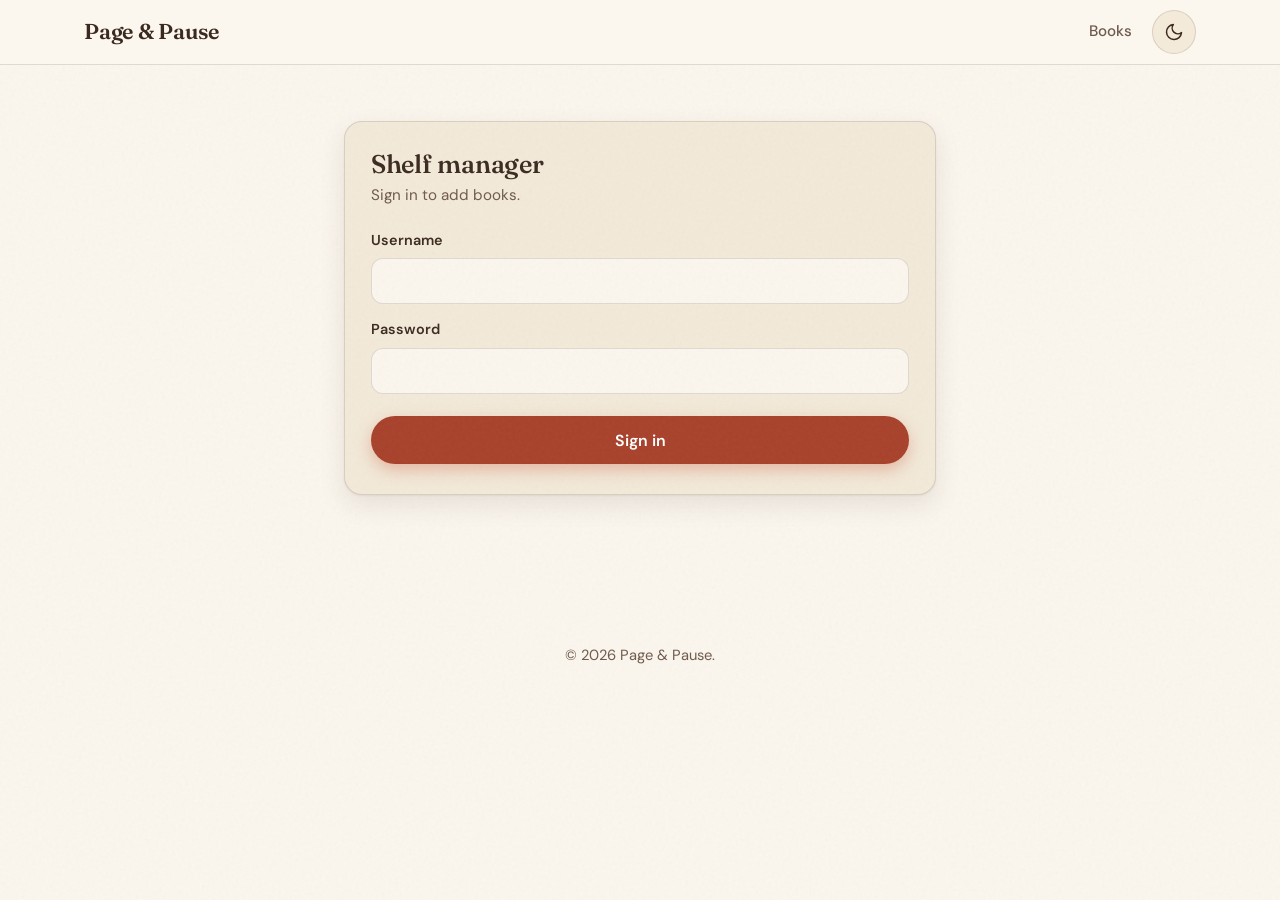
==== admin.html @ 78f9c494 "first commit" ====
<!DOCTYPE html>
<html lang="en">
<head>
  <meta charset="UTF-8">
  <meta name="viewport" content="width=device-width, initial-scale=1.0">
  <!-- Keep this page out of search engines -->
  <meta name="robots" content="noindex, nofollow">
  <title>Shelf manager — Page &amp; Pause</title>

  <link rel="icon" href="data:image/svg+xml,<svg xmlns='http://www.w3.org/2000/svg' viewBox='0 0 100 100'><text y='.9em' font-size='90'>📖</text></svg>">

  <link rel="preconnect" href="https://fonts.googleapis.com">
  <link rel="preconnect" href="https://fonts.gstatic.com" crossorigin>
  <link href="https://fonts.googleapis.com/css2?family=Fraunces:opsz,wght@9..144,400;9..144,500;9..144,600&family=DM+Sans:wght@400;500;700&display=swap" rel="stylesheet">

  <link rel="stylesheet" href="style.css">

  <script>
    (function () {
      var saved = localStorage.getItem('pp-theme');
      var prefersDark = window.matchMedia('(prefers-color-scheme: dark)').matches;
      document.documentElement.dataset.theme = saved || (prefersDark ? 'dark' : 'light');
    })();
  </script>
</head>
<body>
  <header class="site-header">
    <div class="wrap header-inner">
      <a class="brand" href="index.html">Page &amp; Pause</a>
      <nav class="nav" aria-label="Main">
        <a href="index.html#books">Books</a>
        <button id="themeToggle" class="theme-toggle" type="button" aria-label="Switch to evening (dark) mode">
          <svg class="icon icon-moon" viewBox="0 0 24 24" width="20" height="20"
               fill="none" stroke="currentColor" stroke-width="1.8"
               stroke-linecap="round" stroke-linejoin="round" aria-hidden="true">
            <path d="M21 12.8A9 9 0 1 1 11.2 3a7 7 0 0 0 9.8 9.8z"/>
          </svg>
          <svg class="icon icon-sun" viewBox="0 0 24 24" width="20" height="20"
               fill="none" stroke="currentColor" stroke-width="1.8"
               stroke-linecap="round" aria-hidden="true">
            <circle cx="12" cy="12" r="4"/>
            <path d="M12 2v2M12 20v2M4.9 4.9l1.4 1.4M17.7 17.7l1.4 1.4M2 12h2M20 12h2M4.9 19.1l1.4-1.4M17.7 6.3l1.4-1.4"/>
          </svg>
        </button>
      </nav>
    </div>
  </header>

  <main class="admin-page">
    <div class="wrap admin-wrap">

      <!-- ===== Login (shown until you sign in) ===== -->
      <section id="loginView" class="admin-card">
        <h1>Shelf manager</h1>
        <p class="admin-sub">Sign in to add books.</p>
        <form id="loginForm" novalidate>
          <label for="username">Username</label>
          <input id="username" name="username" type="text" autocomplete="username" required>

          <label for="password">Password</label>
          <input id="password" name="password" type="password" autocomplete="current-password" required>

          <p class="form-error" id="loginError" role="alert" hidden>Wrong username or password.</p>

          <button class="btn btn-primary" type="submit">Sign in</button>
        </form>
      </section>

      <!-- ===== Add-book form (after login) ===== -->
      <section id="adminView" hidden>
        <div class="admin-card">
          <div class="admin-head">
            <h1>Add a book</h1>
            <button class="btn btn-soft btn-small" id="logoutBtn" type="button">Sign out</button>
          </div>

          <form id="bookForm" novalidate>
            <label for="fTitle">Book name</label>
            <input id="fTitle" type="text" placeholder="Atomic Habits" required>

            <label for="fBlurb">Description</label>
            <textarea id="fBlurb" rows="3" placeholder="Two sentences about the book…" required></textarea>

            <label for="fAuthor">Author</label>
            <input id="fAuthor" type="text" placeholder="James Clear" required>

            <label for="fCover">Image link</label>
            <input id="fCover" type="url" placeholder="https://… or covers/my-book.jpg" required>

            <label for="fLocker">Content locker link</label>
            <input id="fLocker" type="url" placeholder="https://…" required>

            <label for="fCategory">Category <span class="optional">(optional)</span></label>
            <input id="fCategory" type="text" placeholder="Habits">

            <label for="fProblem">Problem it solves <span class="optional">(optional — the “Solves:” line)</span></label>
            <input id="fProblem" type="text" placeholder="I can't stop procrastinating">

            <p class="form-error" id="formError" role="alert" hidden></p>
            <p class="form-ok" id="formOk" role="status" hidden>Saved — it's on the shelf below.</p>

            <button class="btn btn-primary" type="submit">Add book</button>
          </form>
        </div>

        <div class="admin-card">
          <h2>Your added books</h2>
          <p class="admin-sub">
            Saved in <strong>this browser only</strong>. Visitors won't see them until you
            click “Copy book code” and paste the block into the <code>BOOKS</code> list in
            <code>script.js</code>.
          </p>
          <ul class="admin-list" id="adminList"></ul>
          <p class="admin-empty" id="adminEmpty" hidden>No books added yet.</p>
        </div>
      </section>

    </div>
  </main>

  <footer class="site-footer">
    <div class="wrap">
      <p class="copyright">© <span id="year">2026</span> Page &amp; Pause.</p>
    </div>
  </footer>

  <script src="script.js" defer></script>
  <script src="admin.js" defer></script>
</body>
</html>
---- style.css ----
/* ============================================================
   Page & Pause — style.css
   ------------------------------------------------------------
   Everything is driven by the variables in :root. To restyle
   the whole site, change the colors here — never in the rules
   below. Dark ("evening") values live in the [data-theme="dark"]
   block further down.
   ============================================================ */

:root {
  /* ---- Palette (day) ---- */
  --cream: #FBF6EE;         /* page background */
  --coffee: #3B2A20;        /* main text */
  --terracotta: #C8553D;    /* accent (buttons, stamps) */
  --sage: #8A9A7B;          /* secondary accent */
  --sand: #F3EAD9;          /* card surfaces */

  /* ---- Derived, used by the rules below ---- */
  --bg: var(--cream);
  --text: var(--coffee);
  --text-soft: #6E5A4C;              /* muted coffee, AA on --bg */
  --card: var(--sand);
  --accent: var(--terracotta);
  --accent-text: #A8412B;            /* darker terracotta for AA text on light bg */
  --line: rgba(59, 42, 32, 0.14);
  --shadow: 0 1px 2px rgba(59, 42, 32, 0.06),
            0 10px 26px rgba(59, 42, 32, 0.10);
  --shadow-lift: 0 2px 4px rgba(59, 42, 32, 0.08),
                 0 18px 38px rgba(59, 42, 32, 0.16);
  --focus: var(--accent-text);
  --chip-active-bg: var(--coffee);
  --chip-active-fg: var(--cream);
  --btn-fg: #FFFFFF;

  /* ---- Type & shape ---- */
  --font-head: "Fraunces", Georgia, "Times New Roman", serif;
  --font-body: "DM Sans", system-ui, -apple-system, sans-serif;
  --radius: 18px;
  --radius-sm: 12px;
  --wrap: 1160px;
}

/* Evening reading mode — warm dark, never pure black */
[data-theme="dark"] {
  --bg: #221A15;
  --text: #EFE3D3;
  --text-soft: #B9A794;              /* warm light, AA on --bg */
  --card: #2C221A;
  --accent: #E0785C;                 /* lightened terracotta */
  --accent-text: #E8927A;
  --line: rgba(239, 227, 211, 0.16);
  --shadow: 0 1px 2px rgba(0, 0, 0, 0.30),
            0 10px 26px rgba(0, 0, 0, 0.40);
  --shadow-lift: 0 2px 4px rgba(0, 0, 0, 0.35),
                 0 18px 38px rgba(0, 0, 0, 0.55);
  --focus: #E8927A;
  --chip-active-bg: #E0785C;
  --chip-active-fg: #221A15;
  --btn-fg: #221A15;
}

/* ============================================================
   Base
   ============================================================ */

*, *::before, *::after { box-sizing: border-box; }

html { scroll-behavior: smooth; }

body {
  margin: 0;
  font-family: var(--font-body);
  font-size: 17.5px;
  line-height: 1.65;
  color: var(--text);
  background: var(--bg);
  -webkit-font-smoothing: antialiased;
  overflow-x: hidden;
  transition: background-color 0.35s ease, color 0.35s ease;
}

/* Subtle paper grain, CSS-only (SVG noise), fixed over the page */
body::before {
  content: "";
  position: fixed;
  inset: 0;
  z-index: 1;
  pointer-events: none;
  opacity: 0.05;
  background-image: url("data:image/svg+xml,%3Csvg viewBox='0 0 300 300' xmlns='http://www.w3.org/2000/svg'%3E%3Cfilter id='n'%3E%3CfeTurbulence type='fractalNoise' baseFrequency='0.9' numOctaves='2'/%3E%3C/filter%3E%3Crect width='100%25' height='100%25' filter='url(%23n)'/%3E%3C/svg%3E");
}

h1, h2, h3 {
  font-family: var(--font-head);
  font-weight: 550;
  line-height: 1.15;
  letter-spacing: -0.01em;
  margin: 0;
}

p { margin: 0; }

img { max-width: 100%; display: block; }

a { color: var(--accent-text); }

.wrap {
  max-width: var(--wrap);
  margin-inline: auto;
  padding-inline: 24px;
}

/* Visible keyboard focus everywhere */
:focus-visible {
  outline: 3px solid var(--focus);
  outline-offset: 2px;
  border-radius: 4px;
}

.visually-hidden {
  position: absolute;
  width: 1px; height: 1px;
  margin: -1px; padding: 0;
  overflow: hidden;
  clip: rect(0 0 0 0);
  white-space: nowrap;
  border: 0;
}

.skip-link {
  position: absolute;
  top: -60px;
  left: 16px;
  z-index: 200;
  padding: 10px 16px;
  background: var(--chip-active-bg);
  color: var(--chip-active-fg);
  border-radius: 0 0 10px 10px;
  text-decoration: none;
  transition: top 0.2s ease;
}
.skip-link:focus { top: 0; }

/* ============================================================
   Header
   ============================================================ */

.site-header {
  position: sticky;
  top: 0;
  z-index: 100;
  background: color-mix(in srgb, var(--bg) 88%, transparent);
  backdrop-filter: blur(10px);
  -webkit-backdrop-filter: blur(10px);
  border-bottom: 1px solid var(--line);
}

.header-inner {
  display: flex;
  align-items: center;
  justify-content: space-between;
  gap: 16px;
  min-height: 64px;
}

.brand {
  font-family: var(--font-head);
  font-size: 1.35rem;
  font-weight: 600;
  color: var(--text);
  text-decoration: none;
  letter-spacing: -0.01em;
}

.nav {
  display: flex;
  align-items: center;
  gap: 18px;
}

.nav a {
  color: var(--text-soft);
  text-decoration: none;
  font-size: 0.95rem;
  font-weight: 500;
  padding: 10px 2px;
  transition: color 0.15s ease;
}
.nav a:hover { color: var(--accent-text); }

/* Thumb-friendly toggle, min 44px */
.theme-toggle {
  min-width: 44px;
  min-height: 44px;
  display: grid;
  place-items: center;
  font-size: 1.15rem;
  border: 1px solid var(--line);
  border-radius: 50%;
  background: var(--card);
  color: var(--text);
  cursor: pointer;
  transition: transform 0.15s ease, background-color 0.2s ease;
}
.theme-toggle:hover { background: color-mix(in srgb, var(--card) 70%, var(--accent) 12%); }
.theme-toggle:active { transform: scale(0.92); }

/* Simple sun/moon marks — monochrome, currentColor only */
.theme-toggle .icon { display: block; }
[data-theme="light"] .icon-sun  { display: none; }
[data-theme="dark"]  .icon-moon { display: none; }

/* ============================================================
   Hero
   ============================================================ */

.hero {
  padding: clamp(48px, 9vw, 96px) 0 clamp(36px, 6vw, 64px);
}

.hero-inner {
  display: grid;
  grid-template-columns: 1fr;
  gap: 40px;
  align-items: center;
}

.hero h1 {
  font-size: clamp(2.1rem, 5.4vw, 3.6rem);
  max-width: 14ch;
  text-wrap: balance;
}

.hero-sub {
  margin-top: 18px;
  font-size: 1.1rem;
  color: var(--text-soft);
  max-width: 46ch;
}

.hero .btn { margin-top: 28px; }

/* Hero artwork */
.hero-art {
  justify-self: center;
  width: min(320px, 78vw);
}
.hero-art svg { width: 100%; height: auto; }
.hero-art .bk    { stroke: var(--coffee); stroke-width: 2.5; }
[data-theme="dark"] .hero-art .bk { stroke: #EFE3D3; }
.hero-art .bk-a  { fill: var(--sage); }
.hero-art .bk-b  { fill: var(--terracotta); }
.hero-art .bk-c  { fill: #E4D6BC; }
[data-theme="dark"] .hero-art .bk-c { fill: #4A3C30; }
.hero-art .ground { stroke: var(--line); stroke-width: 3; stroke-linecap: round; }
.hero-art .figure { stroke: var(--text); stroke-width: 3.5; stroke-linecap: round; fill: none; }
.hero-art .page   { fill: var(--card); stroke: var(--text); stroke-width: 3; stroke-linejoin: round; }
.hero-art .page-alt { fill: color-mix(in srgb, var(--card) 70%, var(--accent) 14%); }
.hero-art .steam  { stroke: var(--text-soft); stroke-width: 2.5; fill: none; stroke-linecap: round; opacity: 0.7; }

/* ============================================================
   Buttons
   ============================================================ */

.btn {
  display: inline-flex;
  align-items: center;
  justify-content: center;
  min-height: 48px;
  padding: 12px 26px;
  font-family: var(--font-body);
  font-size: 1rem;
  font-weight: 600;
  text-decoration: none;
  border-radius: 999px;
  border: none;
  cursor: pointer;
  transition: transform 0.15s ease, box-shadow 0.2s ease, background-color 0.2s ease;
}

.btn:active { transform: translateY(1px) scale(0.985); }

.btn-soft {
  background: var(--card);
  color: var(--text);
  border: 1.5px solid var(--line);
  box-shadow: var(--shadow);
}
.btn-soft:hover {
  background: color-mix(in srgb, var(--card) 75%, var(--accent) 16%);
}

.btn-primary {
  background: var(--accent-text);
  color: var(--btn-fg);
  box-shadow: 0 6px 16px color-mix(in srgb, var(--accent) 35%, transparent);
}
[data-theme="dark"] .btn-primary {
  background: var(--accent);
  color: var(--btn-fg);
}
.btn-primary:hover { filter: brightness(1.08); }

/* ============================================================
   Sections
   ============================================================ */

.section-title {
  font-size: clamp(1.6rem, 3.4vw, 2.3rem);
  margin-bottom: 26px;
}

.books { padding: clamp(24px, 5vw, 48px) 0 clamp(56px, 8vw, 88px); }

.how {
  background: var(--card);
  border-block: 1px solid var(--line);
  padding: clamp(48px, 8vw, 80px) 0;
}

/* ---- Filter bar ---- */

.filter-bar {
  display: flex;
  flex-wrap: wrap;
  align-items: center;
  gap: 14px 18px;
  margin-bottom: 8px;
}

.chips {
  display: flex;
  flex-wrap: wrap;
  gap: 8px;
}

.chip {
  min-height: 44px;
  padding: 8px 18px;
  font-family: var(--font-body);
  font-size: 0.95rem;
  font-weight: 500;
  color: var(--text-soft);
  background: var(--card);
  border: 1.5px solid var(--line);
  border-radius: 999px;
  cursor: pointer;
  transition: background-color 0.15s ease, color 0.15s ease,
              border-color 0.15s ease, transform 0.15s ease;
}
.chip:hover {
  border-color: var(--accent);
  color: var(--accent-text);
  transform: translateY(-1px);
}
.chip[aria-pressed="true"] {
  background: var(--chip-active-bg);
  color: var(--chip-active-fg);
  border-color: var(--chip-active-bg);
}
.chip:active { transform: translateY(1px); }

.search { flex: 1 1 240px; max-width: 380px; }

.search input {
  width: 100%;
  min-height: 44px;
  padding: 10px 18px;
  font-family: var(--font-body);
  font-size: 1rem;
  color: var(--text);
  background: var(--bg);
  border: 1.5px solid var(--line);
  border-radius: 999px;
  transition: border-color 0.15s ease;
}
.search input::placeholder { color: var(--text-soft); opacity: 0.85; }
.search input:hover { border-color: color-mix(in srgb, var(--line) 50%, var(--accent) 50%); }

.result-count {
  font-size: 0.9rem;
  color: var(--text-soft);
  min-height: 1.4em;
  margin: 10px 0 20px;
}

.empty {
  padding: 40px 0;
  color: var(--text-soft);
  font-size: 1.05rem;
}

/* ============================================================
   Book grid — cards styled like library checkout cards
   ============================================================ */

.grid {
  display: grid;
  grid-template-columns: 1fr;
  gap: 26px;
}

.card {
  position: relative;
  display: flex;
  flex-direction: column;
  background: var(--card);
  border: 1px solid var(--line);
  border-radius: var(--radius);
  overflow: hidden;
  box-shadow: var(--shadow);
  transition: transform 0.25s ease, box-shadow 0.25s ease;
}
.card:hover {
  transform: translateY(-6px);
  box-shadow: var(--shadow-lift);
}

/* Category tab clipped to the top edge */
.card-tab {
  position: absolute;
  top: 0;
  left: 22px;
  z-index: 2;
  padding: 5px 14px 6px;
  font-size: 0.72rem;
  font-weight: 700;
  letter-spacing: 0.08em;
  text-transform: uppercase;
  color: var(--text);
  background: var(--sage);
  border-radius: 0 0 8px 8px;
}

/* Cover with graceful fallback */
.cover {
  position: relative;
  aspect-ratio: 3 / 2;
  background: color-mix(in srgb, var(--card) 82%, var(--coffee) 18%);
  overflow: hidden;
}
[data-theme="dark"] .cover {
  background: color-mix(in srgb, var(--card) 80%, #000 20%);
}

.cover img {
  width: 100%;
  height: 100%;
  object-fit: cover;
}

/* Shown when the cover file is missing (or via onerror) */
.cover-fallback {
  position: absolute;
  inset: 0;
  display: none;
  flex-direction: column;
  align-items: center;
  justify-content: center;
  gap: 6px;
  padding: 20px;
  text-align: center;
  background:
    repeating-linear-gradient(
      0deg,
      transparent, transparent 27px,
      color-mix(in srgb, var(--cream) 40%, transparent) 27px,
      color-mix(in srgb, var(--cream) 40%, transparent) 28px
    ),
    linear-gradient(160deg, var(--sage), color-mix(in srgb, var(--sage) 55%, var(--coffee) 45%));
  color: #FBF6EE;
}
.cover.is-missing img { display: none; }
.cover.is-missing .cover-fallback { display: flex; }

.cover-fallback .fb-title {
  font-family: var(--font-head);
  font-size: 1.3rem;
  line-height: 1.2;
}
.cover-fallback .fb-author { font-size: 0.85rem; opacity: 0.9; }

/* Ink-stamp badge */
.badge {
  position: absolute;
  top: 14px;
  right: 14px;
  z-index: 2;
  padding: 5px 12px;
  font-family: var(--font-head);
  font-size: 0.8rem;
  font-weight: 600;
  color: var(--accent-text);
  background: color-mix(in srgb, var(--cream) 88%, transparent);
  border: 2px solid currentColor;
  border-radius: 6px;
  transform: rotate(-6deg);
  box-shadow: 0 2px 6px rgba(0, 0, 0, 0.12);
}
[data-theme="dark"] .badge {
  background: color-mix(in srgb, var(--card) 88%, transparent);
  color: var(--accent);
}

/* Card body */
.card-body {
  display: flex;
  flex-direction: column;
  flex: 1;
  padding: 22px 22px 24px;
}

.card-title {
  font-size: 1.35rem;
  margin-bottom: 4px;
}

.card-author {
  font-size: 0.95rem;
  color: var(--text-soft);
  margin-bottom: 14px;
}

/* The "Solves:" fill-in field — the signature detail */
.solves {
  display: flex;
  gap: 8px;
  align-items: baseline;
  padding: 10px 14px;
  margin-bottom: 14px;
  background: var(--bg);
  border: 1.5px dashed color-mix(in srgb, var(--line) 60%, var(--accent) 40%);
  border-radius: var(--radius-sm);
}
.solves-label {
  flex-shrink: 0;
  font-size: 0.78rem;
  font-weight: 700;
  letter-spacing: 0.06em;
  text-transform: uppercase;
  color: var(--accent-text);
}
.solves-text {
  font-family: var(--font-head);
  font-style: italic;
  font-size: 1.02rem;
  line-height: 1.35;
}

.blurb {
  font-size: 0.98rem;
  color: var(--text-soft);
  margin-bottom: 20px;
}

.card .btn { width: 100%; margin-top: auto; }

/* ============================================================
   How it works
   ============================================================ */

.steps {
  display: grid;
  grid-template-columns: 1fr;
  gap: 28px;
  margin: 0;
  padding: 0;
  list-style: none;
  counter-reset: step;
}

.step {
  max-width: 42ch;
}

.step-num {
  display: grid;
  place-items: center;
  width: 44px;
  height: 44px;
  margin-bottom: 14px;
  font-family: var(--font-head);
  font-size: 1.15rem;
  font-weight: 600;
  color: var(--chip-active-fg);
  background: var(--chip-active-bg);
  border-radius: 50%;
}

.step h3 { font-size: 1.2rem; margin-bottom: 6px; }
.step p { color: var(--text-soft); font-size: 0.98rem; }

/* ============================================================
   Footer
   ============================================================ */

.site-footer {
  padding: 44px 0 52px;
  font-size: 0.92rem;
  color: var(--text-soft);
}

.site-footer .wrap {
  display: flex;
  flex-direction: column;
  gap: 8px;
  max-width: 720px;
  text-align: center;
}

.disclosure { font-weight: 500; color: var(--text); }
.copyright { margin-top: 8px; }

/* ============================================================
   Book detail page (book.html)
   ============================================================ */

.detail-page { padding: clamp(32px, 6vw, 64px) 0 clamp(56px, 8vw, 88px); }

.back-link {
  display: inline-block;
  margin-bottom: 22px;
  color: var(--text-soft);
  text-decoration: none;
  font-weight: 500;
  min-height: 44px;
  line-height: 44px;
}
.back-link:hover { color: var(--accent-text); }

.detail-card {
  position: relative;
  display: grid;
  grid-template-columns: 1fr;
  gap: 0;
  background: var(--card);
  border: 1px solid var(--line);
  border-radius: var(--radius);
  overflow: hidden;
  box-shadow: var(--shadow);
}

.detail-card .cover { aspect-ratio: 3 / 2; }

.detail-body { padding: 26px 26px 30px; }
.detail-body .card-title { font-size: clamp(1.7rem, 4vw, 2.4rem); margin-bottom: 6px; }
.detail-body .card-author { font-size: 1.05rem; margin-bottom: 18px; }
.detail-blurb { font-size: 1.08rem; margin-bottom: 24px; color: var(--text); }
.detail-body .btn { width: 100%; }

.detail-note {
  margin-top: 12px;
  font-size: 0.85rem;
  color: var(--text-soft);
  text-align: center;
}

.not-found { text-align: center; padding: 40px 0; }
.not-found h1 { font-size: clamp(1.6rem, 4vw, 2.2rem); margin-bottom: 10px; }
.not-found p { color: var(--text-soft); margin-bottom: 24px; }

@media (min-width: 760px) {
  .detail-card { grid-template-columns: 0.9fr 1.1fr; }
  .detail-card .cover { aspect-ratio: auto; height: 100%; }
  .detail-body { padding: 36px 40px; align-self: center; }
  .detail-body .btn { width: auto; min-width: 280px; }
}

/* ============================================================
   Shelf manager page
   ============================================================ */

.admin-page { padding: clamp(32px, 6vw, 56px) 0 clamp(48px, 7vw, 72px); }
.admin-wrap { max-width: 640px; }

.admin-card {
  background: var(--card);
  border: 1px solid var(--line);
  border-radius: var(--radius);
  box-shadow: var(--shadow);
  padding: 28px 26px 30px;
  margin-bottom: 24px;
}
.admin-card h1 { font-size: 1.6rem; margin-bottom: 4px; }
.admin-card h2 { font-size: 1.25rem; margin-bottom: 6px; }
.admin-sub { color: var(--text-soft); font-size: 0.95rem; margin-bottom: 20px; }

.admin-head {
  display: flex;
  align-items: center;
  justify-content: space-between;
  gap: 12px;
  margin-bottom: 4px;
}

#loginForm, #bookForm { display: flex; flex-direction: column; }

#loginForm label, #bookForm label {
  font-size: 0.9rem;
  font-weight: 600;
  margin: 14px 0 6px;
}
#loginForm label:first-child { margin-top: 0; }

.optional { font-weight: 400; color: var(--text-soft); }

#loginForm input, #bookForm input, #bookForm textarea {
  min-height: 46px;
  padding: 10px 14px;
  font-family: var(--font-body);
  font-size: 1rem;
  color: var(--text);
  background: var(--bg);
  border: 1.5px solid var(--line);
  border-radius: var(--radius-sm);
  resize: vertical;
}
#bookForm textarea { min-height: 90px; }
#loginForm input:focus, #bookForm input:focus, #bookForm textarea:focus {
  border-color: var(--accent-text);
}

#loginForm .btn, #bookForm .btn { margin-top: 22px; }

.form-error {
  margin-top: 14px;
  color: var(--accent-text);
  font-size: 0.92rem;
  font-weight: 500;
}
.form-ok {
  margin-top: 14px;
  color: var(--sage);
  font-size: 0.92rem;
  font-weight: 600;
}
[data-theme="dark"] .form-ok { color: #A9BC97; }

.btn-small {
  min-height: 40px;
  padding: 8px 16px;
  font-size: 0.88rem;
}

.admin-list { list-style: none; margin: 0; padding: 0; }
.admin-item {
  display: flex;
  flex-wrap: wrap;
  align-items: center;
  justify-content: space-between;
  gap: 10px;
  padding: 14px 0;
  border-top: 1px solid var(--line);
}
.admin-item-info { display: flex; flex-direction: column; }
.admin-item-info span { font-size: 0.88rem; color: var(--text-soft); }
.admin-item-actions { display: flex; gap: 8px; }
.admin-empty { color: var(--text-soft); font-size: 0.95rem; }

/* ============================================================
   Scroll reveal (fade-up) — IntersectionObserver adds .visible
   ============================================================ */

.reveal {
  opacity: 0;
  transform: translateY(18px);
  transition: opacity 0.55s ease, transform 0.55s ease;
}
.reveal.visible {
  opacity: 1;
  transform: none;
}

/* Card enter animation when filtering */
@keyframes card-in {
  from { opacity: 0; transform: translateY(12px); }
  to   { opacity: 1; transform: none; }
}
.card.entering { animation: card-in 0.35s ease backwards; }

/* ============================================================
   Responsive
   ============================================================ */

/* Small phones: tighten the header so it never overflows */
@media (max-width: 520px) {
  .brand { font-size: 1.15rem; }
  .nav { gap: 10px; }
  .nav a { font-size: 0.875rem; }
}

@media (min-width: 640px) {
  .grid { grid-template-columns: repeat(2, 1fr); }
  .steps { grid-template-columns: repeat(3, 1fr); gap: 32px; }
}

@media (min-width: 720px) {
  .hero-inner { grid-template-columns: 1.15fr 0.85fr; gap: 48px; }
  .hero-art { justify-self: end; }
}

@media (min-width: 1000px) {
  .grid { grid-template-columns: repeat(3, 1fr); }
}

@media (min-width: 1320px) {
  .grid { grid-template-columns: repeat(4, 1fr); }
}

/* ============================================================
   Reduced motion — turn everything off
   ============================================================ */

@media (prefers-reduced-motion: reduce) {
  html { scroll-behavior: auto; }

  *, *::before, *::after {
    animation-duration: 0.01ms !important;
    animation-iteration-count: 1 !important;
    transition-duration: 0.01ms !important;
  }

  .reveal { opacity: 1; transform: none; }
  .card:hover { transform: none; }
}
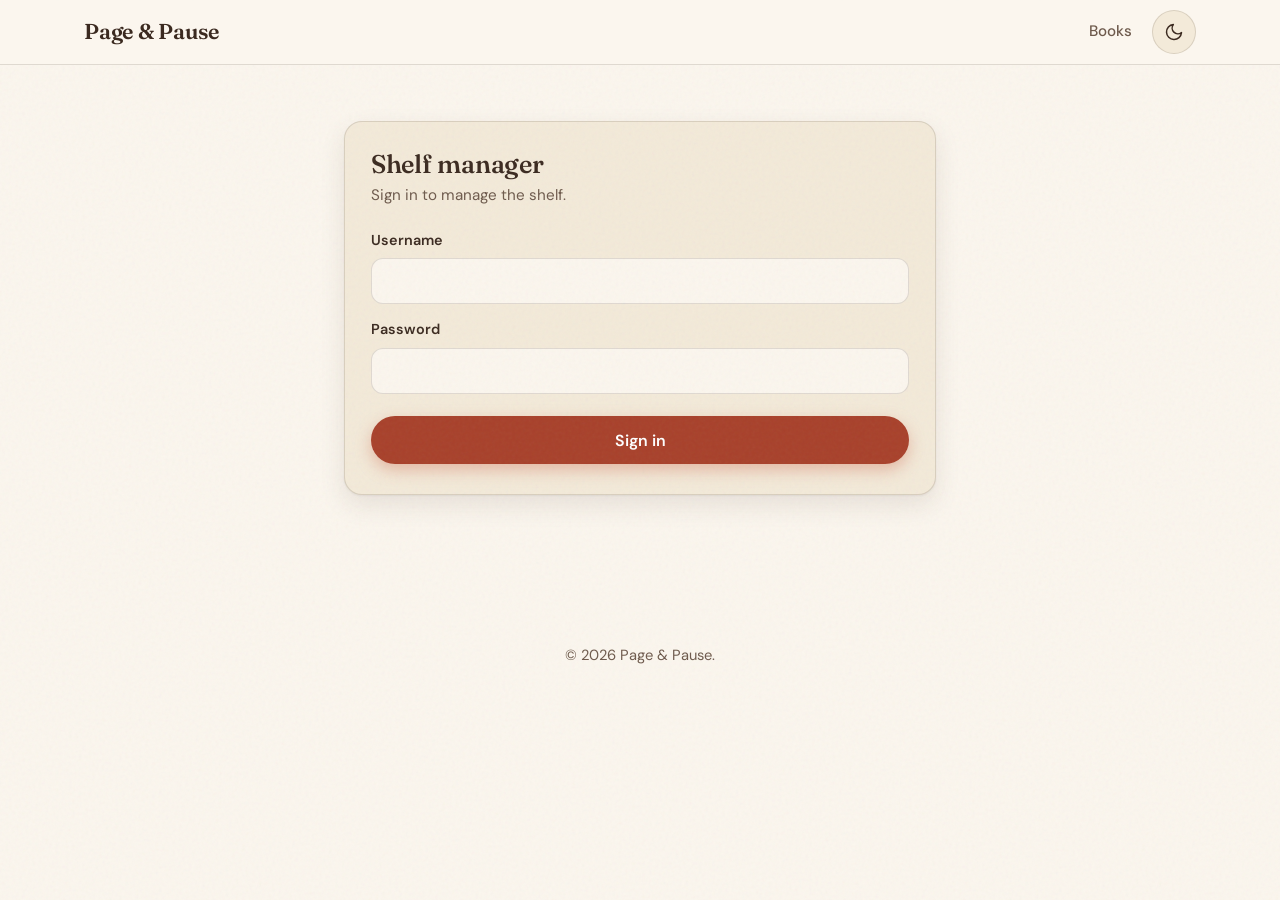
==== commit 0ea3abe8: "update" ====
--- a/admin.html
+++ b/admin.html
@@ -52,7 +52,7 @@
       <!-- ===== Login (shown until you sign in) ===== -->
       <section id="loginView" class="admin-card">
         <h1>Shelf manager</h1>
-        <p class="admin-sub">Sign in to add books.</p>
+        <p class="admin-sub">Sign in to manage the shelf.</p>
         <form id="loginForm" novalidate>
           <label for="username">Username</label>
           <input id="username" name="username" type="text" autocomplete="username" required>
@@ -70,7 +70,7 @@
       <section id="adminView" hidden>
         <div class="admin-card">
           <div class="admin-head">
-            <h1>Add a book</h1>
+            <h1 id="formTitle">Add a book</h1>
             <button class="btn btn-soft btn-small" id="logoutBtn" type="button">Sign out</button>
           </div>
 
@@ -99,19 +99,21 @@
             <p class="form-error" id="formError" role="alert" hidden></p>
             <p class="form-ok" id="formOk" role="status" hidden>Saved — it's on the shelf below.</p>
 
-            <button class="btn btn-primary" type="submit">Add book</button>
+            <button class="btn btn-primary" id="formSubmit" type="submit">Add book</button>
+            <button class="btn btn-soft" id="cancelEdit" type="button" hidden>Cancel — back to adding</button>
           </form>
         </div>
 
         <div class="admin-card">
-          <h2>Your added books</h2>
+          <h2>All books on the shelf</h2>
           <p class="admin-sub">
-            Saved in <strong>this browser only</strong>. Visitors won't see them until you
-            click “Copy book code” and paste the block into the <code>BOOKS</code> list in
-            <code>script.js</code>.
+            Edits and hides live in <strong>this browser only</strong>. To change what
+            everyone sees, click “Copy book code” and paste the block into the
+            <code>BOOKS</code> list in <code>script.js</code> — for a built-in book,
+            replace its old block with the new one.
           </p>
           <ul class="admin-list" id="adminList"></ul>
-          <p class="admin-empty" id="adminEmpty" hidden>No books added yet.</p>
+          <p class="admin-empty" id="adminEmpty" hidden>No books on the shelf.</p>
         </div>
       </section>
 
--- a/style.css
+++ b/style.css
@@ -64,6 +64,9 @@
    ============================================================ */
 
 *, *::before, *::after { box-sizing: border-box; }
+
+/* Keep the hidden attribute hidden even on display:flex/inline-flex elements */
+[hidden] { display: none !important; }
 
 html { scroll-behavior: smooth; }
 
@@ -754,7 +757,38 @@
 }
 .admin-item-info { display: flex; flex-direction: column; }
 .admin-item-info span { font-size: 0.88rem; color: var(--text-soft); }
-.admin-item-actions { display: flex; gap: 8px; }
+.admin-item-actions { display: flex; flex-wrap: wrap; gap: 8px; }
+
+/* Where a book lives: Built-in (script.js) vs This browser (added/edited) */
+.admin-tag {
+  display: inline-block;
+  margin-left: 8px;
+  padding: 2px 9px;
+  font-size: 0.68rem;
+  font-weight: 700;
+  letter-spacing: 0.05em;
+  text-transform: uppercase;
+  color: var(--text-soft);
+  border: 1.5px solid var(--line);
+  border-radius: 999px;
+  vertical-align: middle;
+}
+.admin-item[data-state="edited"] .admin-tag {
+  color: var(--accent-text);
+  border-color: color-mix(in srgb, var(--accent) 55%, transparent);
+}
+.admin-item[data-state="hidden"] .admin-item-info { opacity: 0.55; }
+.admin-item[data-state="hidden"] .admin-item-info strong { text-decoration: line-through; }
+
+/* Destructive action (second-click confirmation) */
+.btn-danger {
+  background: var(--accent-text);
+  color: var(--btn-fg);
+  border-color: transparent;
+}
+[data-theme="dark"] .btn-danger { background: var(--accent); }
+
+#cancelEdit { margin-top: 10px; }
 .admin-empty { color: var(--text-soft); font-size: 0.95rem; }
 
 /* ============================================================
